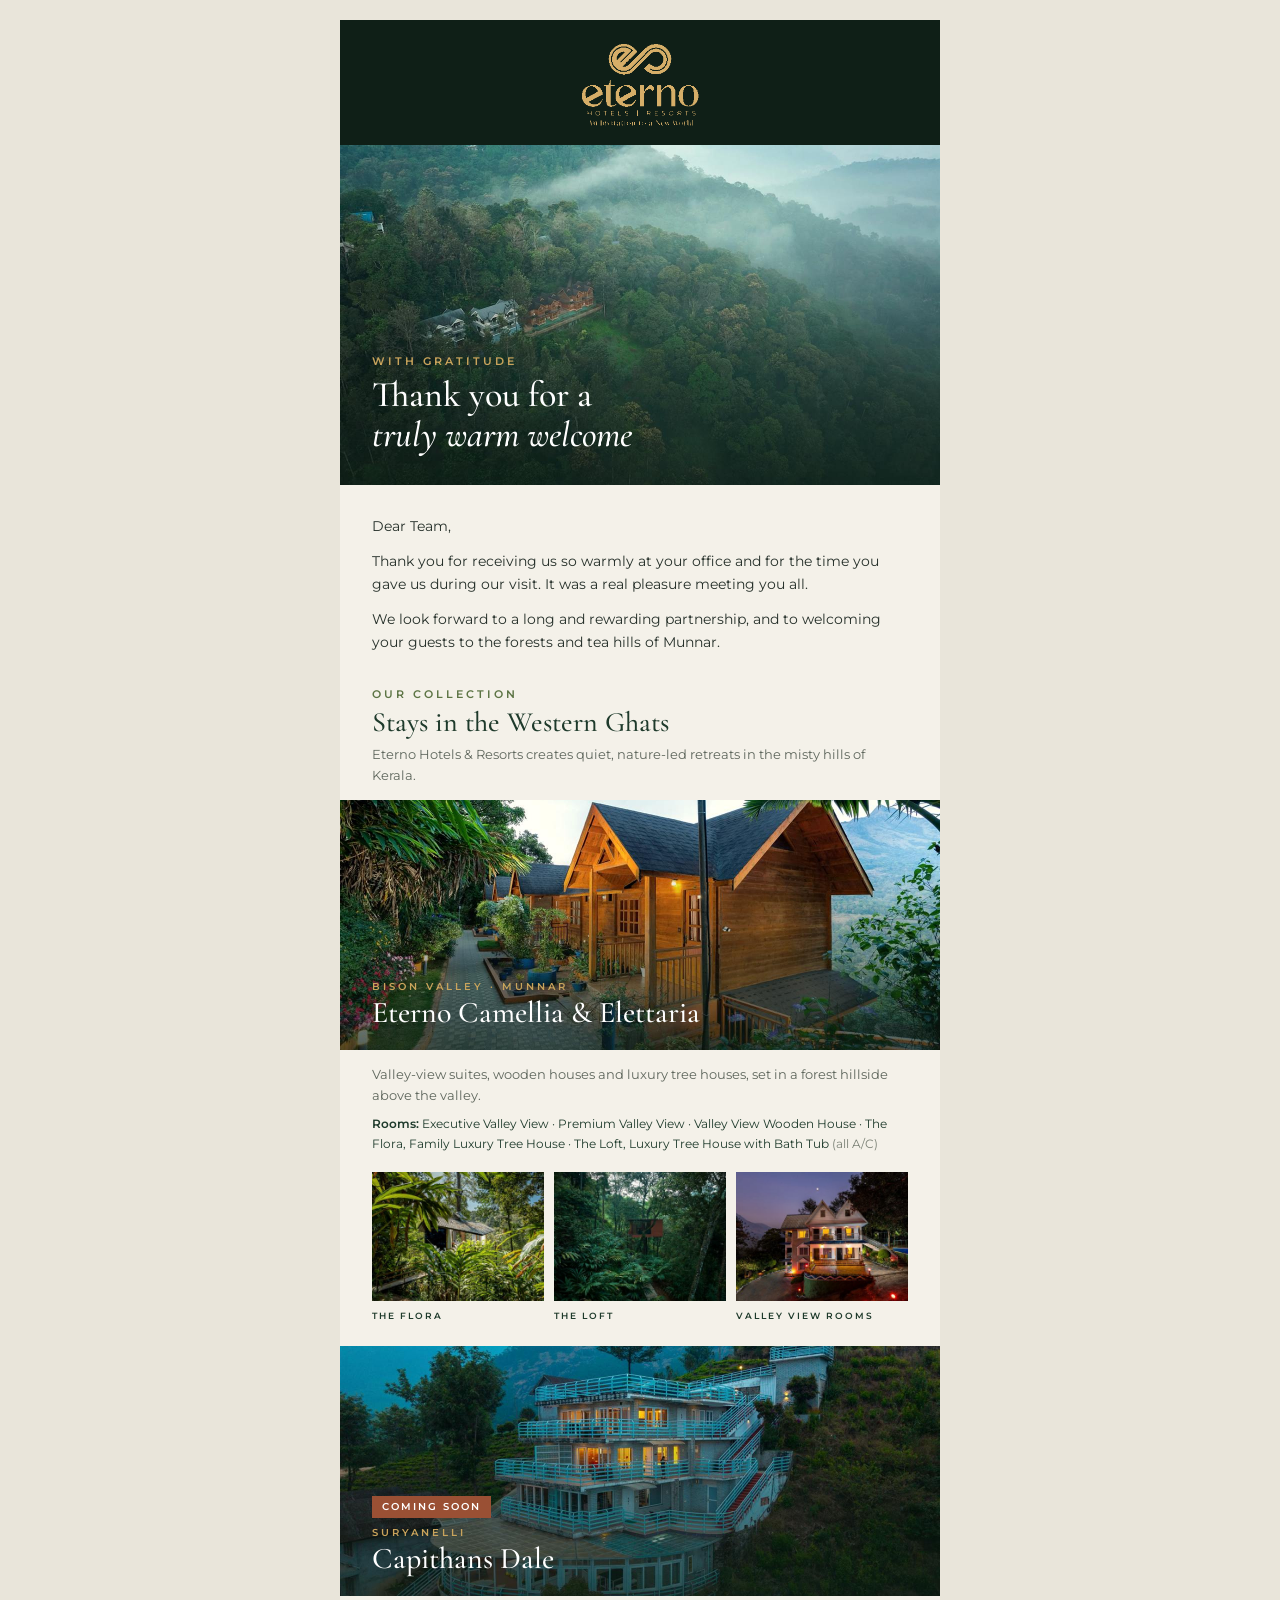
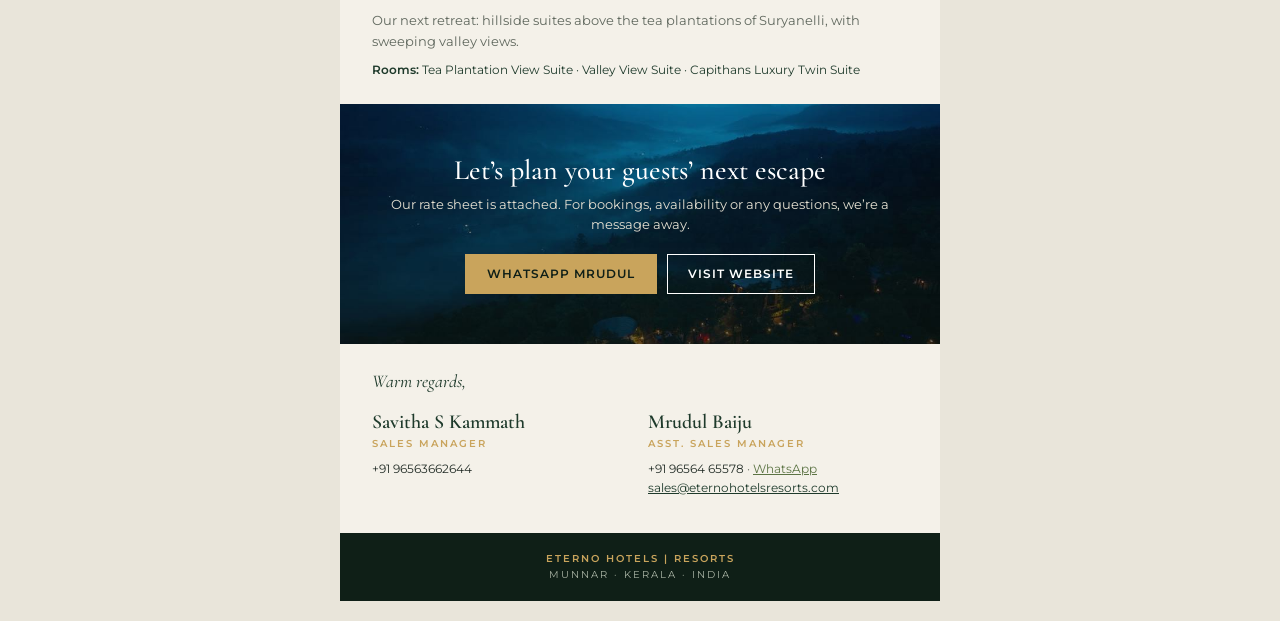
==== email.html @ 823e0a59 "eterno thank you email" ====
<!DOCTYPE html>
<html lang="en" xmlns="http://www.w3.org/1999/xhtml" xmlns:v="urn:schemas-microsoft-com:vml" xmlns:o="urn:schemas-microsoft-com:office:office">
<head>
  <meta charset="UTF-8">
  <meta name="viewport" content="width=device-width, initial-scale=1.0">
  <meta http-equiv="X-UA-Compatible" content="IE=edge">
  <meta name="x-apple-disable-message-reformatting">
  <meta name="format-detection" content="telephone=no, address=no, email=no, date=no">
  <title>Thank you from Eterno Hotels &amp; Resorts</title>
  <!-- Premium fonts: shown in Apple Mail / iPhone; Gmail and Outlook fall back to Georgia and Arial -->
  <!--[if !mso]><!-->
  <link href="https://fonts.googleapis.com/css2?family=Cormorant+Garamond:ital,wght@0,500;0,600;1,500&family=Montserrat:wght@400;500;600&display=swap" rel="stylesheet">
  <!--<![endif]-->
  <!--[if mso]>
  <noscript><xml><o:OfficeDocumentSettings><o:PixelsPerInch>96</o:PixelsPerInch></o:OfficeDocumentSettings></xml></noscript>
  <style>h1,h2,h3,p,td,a,span,div{font-family:Georgia,'Times New Roman',serif !important;}</style>
  <![endif]-->
</head>
<!--
  PALETTE (Western Ghats)
  Shola night  #0f1f17   deep forest canopy (header, footer)
  Forest       #1e3a2b   evergreen (headings)
  Moss         #5c7444   tea & moss (small labels)
  Hornbill gold#c9a45c   from the Eterno logo (accents)
  Laterite     #9a5034   red earth / giant squirrel (Coming Soon)
  Mist         #f4f1e9   monsoon mist (page background)
-->
<body style="margin:0; padding:0; background-color:#e9e5da; -webkit-text-size-adjust:100%; -ms-text-size-adjust:100%;">

  <!-- Preheader (inbox preview line) -->
  <div style="display:none; max-height:0; overflow:hidden; mso-hide:all; font-size:1px; line-height:1px; color:#e9e5da;">
    Thank you for a warm welcome. A short introduction to our Munnar resorts.
  </div>

  <table role="presentation" width="100%" cellpadding="0" cellspacing="0" border="0" style="background-color:#e9e5da;">
    <tr>
      <td align="center" style="padding:20px 10px;">

        <!--[if mso]><table role="presentation" width="600" cellpadding="0" cellspacing="0" border="0"><tr><td><![endif]-->
        <table role="presentation" width="100%" cellpadding="0" cellspacing="0" border="0" style="max-width:600px; width:100%; background-color:#f4f1e9;">

          <!-- ========== HEADER: logo ========== -->
          <tr>
            <td align="center" bgcolor="#0f1f17" style="background-color:#0f1f17; padding:22px 20px 18px;">
              <a href="https://www.eternohotelsresorts.com" target="_blank" style="text-decoration:none;">
                <img src="images/logo.png" width="120" alt="Eterno Hotels | Resorts" style="display:block; width:120px; max-width:120px; height:auto; border:0; font-family:Georgia, serif; font-size:20px; letter-spacing:3px; color:#c9a45c;">
              </a>
            </td>
          </tr>

          <!-- ========== HERO with overlaid text ========== -->
          <tr>
            <td background="images/hero.jpg" bgcolor="#1e3a2b" width="600" height="340" valign="bottom" style="background-image:url('images/hero.jpg'); background-color:#1e3a2b; background-size:cover; background-position:center; height:340px;">
              <!--[if gte mso 9]><v:rect xmlns:v="urn:schemas-microsoft-com:vml" fill="true" stroke="false" style="width:600px;height:340px;"><v:fill type="frame" src="images/hero.jpg" color="#1e3a2b" /><v:textbox inset="0,0,0,0"><![endif]-->
              <div>
                <table role="presentation" width="100%" cellpadding="0" cellspacing="0" border="0">
                  <tr><td height="200" style="height:200px; font-size:0; line-height:0;">&nbsp;</td></tr>
                  <tr>
                    <td style="padding:0 32px 30px;">
                      <p style="margin:0 0 6px; font-family:Montserrat, 'Helvetica Neue', Arial, sans-serif; font-size:11px; line-height:16px; letter-spacing:3px; font-weight:600; color:#c9a45c;">WITH GRATITUDE</p>
                      <h1 style="margin:0; font-family:'Cormorant Garamond', Georgia, 'Times New Roman', serif; font-size:36px; line-height:40px; font-weight:500; color:#ffffff;">Thank you for a<br><em style="font-style:italic;">truly warm welcome</em></h1>
                    </td>
                  </tr>
                </table>
              </div>
              <!--[if gte mso 9]></v:textbox></v:rect><![endif]-->
            </td>
          </tr>

          <!-- ========== PERSONAL NOTE ========== -->
          <tr>
            <td style="padding:30px 32px 6px; font-family:Montserrat, 'Helvetica Neue', Arial, sans-serif; font-size:14px; line-height:23px; color:#26302a;">
              <p style="margin:0 0 12px;">Dear Team,</p>
              <p style="margin:0 0 12px;">Thank you for receiving us so warmly at your office and for the time you gave us during our visit. It was a real pleasure meeting you all.</p>
              <p style="margin:0;">We look forward to a long and rewarding partnership, and to welcoming your guests to the forests and tea hills of Munnar.</p>
            </td>
          </tr>

          <!-- ========== INTRO ========== -->
          <tr>
            <td style="padding:26px 32px 14px;">
              <p style="margin:0 0 4px; font-family:Montserrat, 'Helvetica Neue', Arial, sans-serif; font-size:11px; line-height:16px; letter-spacing:3px; font-weight:600; color:#5c7444;">OUR COLLECTION</p>
              <h2 style="margin:0 0 6px; font-family:'Cormorant Garamond', Georgia, 'Times New Roman', serif; font-size:28px; line-height:32px; font-weight:500; color:#1e3a2b;">Stays in the Western Ghats</h2>
              <p style="margin:0; font-family:Montserrat, 'Helvetica Neue', Arial, sans-serif; font-size:13px; line-height:21px; color:#5f675d;">Eterno Hotels &amp; Resorts creates quiet, nature-led retreats in the misty hills of Kerala.</p>
            </td>
          </tr>

          <!-- ========== PROPERTY 1: ETERNO CAMELLIA & ELETTARIA ========== -->
          <tr>
            <td background="images/camellia.jpg" bgcolor="#1e3a2b" width="600" height="250" valign="bottom" style="background-image:url('images/camellia.jpg'); background-color:#1e3a2b; background-size:cover; background-position:center; height:250px;">
              <!--[if gte mso 9]><v:rect xmlns:v="urn:schemas-microsoft-com:vml" fill="true" stroke="false" style="width:600px;height:250px;"><v:fill type="frame" src="images/camellia.jpg" color="#1e3a2b" /><v:textbox inset="0,0,0,0"><![endif]-->
              <div>
                <table role="presentation" width="100%" cellpadding="0" cellspacing="0" border="0">
                  <tr><td height="165" style="height:165px; font-size:0; line-height:0;">&nbsp;</td></tr>
                  <tr>
                    <td style="padding:0 32px 20px;">
                      <p style="margin:0 0 2px; font-family:Montserrat, 'Helvetica Neue', Arial, sans-serif; font-size:10px; line-height:14px; letter-spacing:3px; font-weight:600; color:#c9a45c;">BISON VALLEY &middot; MUNNAR</p>
                      <h3 style="margin:0; font-family:'Cormorant Garamond', Georgia, 'Times New Roman', serif; font-size:30px; line-height:34px; font-weight:500; color:#ffffff;">Eterno Camellia &amp; Elettaria</h3>
                    </td>
                  </tr>
                </table>
              </div>
              <!--[if gte mso 9]></v:textbox></v:rect><![endif]-->
            </td>
          </tr>
          <tr>
            <td style="padding:14px 32px 4px; font-family:Montserrat, 'Helvetica Neue', Arial, sans-serif; font-size:13px; line-height:21px; color:#5f675d;">
              <p style="margin:0 0 8px;">Valley-view suites, wooden houses and luxury tree houses, set in a forest hillside above the valley.</p>
              <p style="margin:0; font-size:12px; line-height:20px; color:#1e3a2b;"><strong style="font-weight:600;">Rooms:</strong> Executive Valley View &middot; Premium Valley View &middot; Valley View Wooden House &middot; The Flora, Family Luxury Tree House &middot; The Loft, Luxury Tree House with Bath Tub <span style="color:#7a8075;">(all A/C)</span></p>
            </td>
          </tr>

          <!-- Room photos (3 small, stays in one row on mobile) -->
          <tr>
            <td style="padding:14px 27px 24px;">
              <table role="presentation" width="100%" cellpadding="0" cellspacing="0" border="0">
                <tr>
                  <td width="33%" valign="top" style="padding:0 5px;">
                    <img src="images/flora.jpg" width="176" alt="The Flora tree house" style="display:block; width:100%; max-width:176px; height:auto; border:0; background-color:#d9d4c6;">
                    <p style="margin:8px 0 0; font-family:Montserrat, 'Helvetica Neue', Arial, sans-serif; font-size:9px; line-height:13px; letter-spacing:2px; font-weight:600; color:#1e3a2b;">THE FLORA</p>
                  </td>
                  <td width="33%" valign="top" style="padding:0 5px;">
                    <img src="images/treehouse.jpg" width="176" alt="The Loft tree house in the forest" style="display:block; width:100%; max-width:176px; height:auto; border:0; background-color:#d9d4c6;">
                    <p style="margin:8px 0 0; font-family:Montserrat, 'Helvetica Neue', Arial, sans-serif; font-size:9px; line-height:13px; letter-spacing:2px; font-weight:600; color:#1e3a2b;">THE LOFT</p>
                  </td>
                  <td width="33%" valign="top" style="padding:0 5px;">
                    <img src="images/valley-view.jpg" width="176" alt="Valley view rooms at dusk" style="display:block; width:100%; max-width:176px; height:auto; border:0; background-color:#d9d4c6;">
                    <p style="margin:8px 0 0; font-family:Montserrat, 'Helvetica Neue', Arial, sans-serif; font-size:9px; line-height:13px; letter-spacing:2px; font-weight:600; color:#1e3a2b;">VALLEY VIEW ROOMS</p>
                  </td>
                </tr>
              </table>
            </td>
          </tr>

          <!-- ========== PROPERTY 2: CAPITHANS DALE (COMING SOON) ========== -->
          <tr>
            <td background="images/capithans.jpg" bgcolor="#1e3a2b" width="600" height="250" valign="bottom" style="background-image:url('images/capithans.jpg'); background-color:#1e3a2b; background-size:cover; background-position:center; height:250px;">
              <!--[if gte mso 9]><v:rect xmlns:v="urn:schemas-microsoft-com:vml" fill="true" stroke="false" style="width:600px;height:250px;"><v:fill type="frame" src="images/capithans.jpg" color="#1e3a2b" /><v:textbox inset="0,0,0,0"><![endif]-->
              <div>
                <table role="presentation" width="100%" cellpadding="0" cellspacing="0" border="0">
                  <tr><td height="140" style="height:140px; font-size:0; line-height:0;">&nbsp;</td></tr>
                  <tr>
                    <td style="padding:0 32px 20px;">
                      <table role="presentation" cellpadding="0" cellspacing="0" border="0"><tr>
                        <td bgcolor="#9a5034" style="background-color:#9a5034; padding:4px 10px; font-family:Montserrat, 'Helvetica Neue', Arial, sans-serif; font-size:10px; line-height:14px; letter-spacing:2px; font-weight:600; color:#ffffff;">COMING SOON</td>
                      </tr></table>
                      <p style="margin:8px 0 2px; font-family:Montserrat, 'Helvetica Neue', Arial, sans-serif; font-size:10px; line-height:14px; letter-spacing:3px; font-weight:600; color:#c9a45c;">SURYANELLI</p>
                      <h3 style="margin:0; font-family:'Cormorant Garamond', Georgia, 'Times New Roman', serif; font-size:30px; line-height:34px; font-weight:500; color:#ffffff;">Capithans Dale</h3>
                    </td>
                  </tr>
                </table>
              </div>
              <!--[if gte mso 9]></v:textbox></v:rect><![endif]-->
            </td>
          </tr>
          <tr>
            <td style="padding:14px 32px 24px; font-family:Montserrat, 'Helvetica Neue', Arial, sans-serif; font-size:13px; line-height:21px; color:#5f675d;">
              <p style="margin:0 0 8px;">Our next retreat: hillside suites above the tea plantations of Suryanelli, with sweeping valley views.</p>
              <p style="margin:0; font-size:12px; line-height:20px; color:#1e3a2b;"><strong style="font-weight:600;">Rooms:</strong> Tea Plantation View Suite &middot; Valley View Suite &middot; Capithans Luxury Twin Suite</p>
            </td>
          </tr>

          <!-- ========== CLOSING CTA with overlaid text + WhatsApp ========== -->
          <tr>
            <td background="images/cta.jpg" bgcolor="#0f1f17" width="600" height="240" align="center" valign="middle" style="background-image:url('images/cta.jpg'); background-color:#0f1f17; background-size:cover; background-position:center; height:240px;">
              <!--[if gte mso 9]><v:rect xmlns:v="urn:schemas-microsoft-com:vml" fill="true" stroke="false" style="width:600px;height:240px;"><v:fill type="frame" src="images/cta.jpg" color="#0f1f17" /><v:textbox inset="0,0,0,0"><![endif]-->
              <div>
                <table role="presentation" width="100%" cellpadding="0" cellspacing="0" border="0">
                  <tr>
                    <td align="center" style="padding:34px 28px;">
                      <h2 style="margin:0 0 8px; font-family:'Cormorant Garamond', Georgia, 'Times New Roman', serif; font-size:28px; line-height:32px; font-weight:500; color:#ffffff;">Let&rsquo;s plan your guests&rsquo; next escape</h2>
                      <p style="margin:0 0 20px; font-family:Montserrat, 'Helvetica Neue', Arial, sans-serif; font-size:13px; line-height:20px; color:#e6e1d3;">Our rate sheet is attached. For bookings, availability or any questions, we&rsquo;re a message away.</p>
                      <table role="presentation" cellpadding="0" cellspacing="0" border="0" align="center">
                        <tr>
                          <td align="center" bgcolor="#c9a45c" style="background-color:#c9a45c;">
                            <a href="https://wa.me/919656465578?text=Hello%20Mrudul%2C%20I%27d%20like%20to%20check%20availability%20at%20Eterno." target="_blank" style="display:inline-block; padding:12px 22px; font-family:Montserrat, 'Helvetica Neue', Arial, sans-serif; font-size:12px; line-height:16px; letter-spacing:1px; font-weight:600; color:#0f1f17; text-decoration:none;">WHATSAPP MRUDUL</a>
                          </td>
                          <td width="10" style="font-size:0; line-height:0;">&nbsp;</td>
                          <td align="center" style="border:1px solid #ffffff;">
                            <a href="https://www.eternohotelsresorts.com" target="_blank" style="display:inline-block; padding:11px 20px; font-family:Montserrat, 'Helvetica Neue', Arial, sans-serif; font-size:12px; line-height:16px; letter-spacing:1px; font-weight:600; color:#ffffff; text-decoration:none;">VISIT WEBSITE</a>
                          </td>
                        </tr>
                      </table>
                    </td>
                  </tr>
                </table>
              </div>
              <!--[if gte mso 9]></v:textbox></v:rect><![endif]-->
            </td>
          </tr>

          <!-- ========== SIGNATURE (two columns, stacks on mobile) ========== -->
          <tr>
            <td style="padding:26px 32px 0; font-family:'Cormorant Garamond', Georgia, 'Times New Roman', serif; font-size:18px; line-height:22px; font-style:italic; color:#1e3a2b;">Warm regards,</td>
          </tr>
          <tr>
            <td align="center" style="padding:10px 24px 28px; font-size:0;">
              <!--[if mso]><table role="presentation" width="552" cellpadding="0" cellspacing="0" border="0"><tr><td width="276" valign="top"><![endif]-->
              <div style="display:inline-block; width:100%; max-width:276px; vertical-align:top;">
                <table role="presentation" width="100%" cellpadding="0" cellspacing="0" border="0"><tr><td style="padding:8px; text-align:left; font-family:Montserrat, 'Helvetica Neue', Arial, sans-serif; font-size:12px; line-height:19px; color:#5f675d;">
                  <p style="margin:0; font-family:'Cormorant Garamond', Georgia, serif; font-size:20px; line-height:24px; font-weight:600; color:#1e3a2b;">Savitha S Kammath</p>
                  <p style="margin:0 0 6px; font-size:10px; letter-spacing:2px; font-weight:600; color:#c9a45c;">SALES MANAGER</p>
                  <p style="margin:0;"><a href="tel:+9196563662644" style="color:#26302a; text-decoration:none;">+91 96563662644</a></p>
                </td></tr></table>
              </div>
              <!--[if mso]></td><td width="276" valign="top"><![endif]-->
              <div style="display:inline-block; width:100%; max-width:276px; vertical-align:top;">
                <table role="presentation" width="100%" cellpadding="0" cellspacing="0" border="0"><tr><td style="padding:8px; text-align:left; font-family:Montserrat, 'Helvetica Neue', Arial, sans-serif; font-size:12px; line-height:19px; color:#5f675d;">
                  <p style="margin:0; font-family:'Cormorant Garamond', Georgia, serif; font-size:20px; line-height:24px; font-weight:600; color:#1e3a2b;">Mrudul Baiju</p>
                  <p style="margin:0 0 6px; font-size:10px; letter-spacing:2px; font-weight:600; color:#c9a45c;">ASST. SALES MANAGER</p>
                  <p style="margin:0;"><a href="tel:+919656465578" style="color:#26302a; text-decoration:none;">+91 96564 65578</a> &middot; <a href="https://wa.me/919656465578" target="_blank" style="color:#5c7444; text-decoration:underline;">WhatsApp</a></p>
                  <p style="margin:0;"><a href="mailto:sales@eternohotelsresorts.com" style="color:#1e3a2b; text-decoration:underline;">sales@eternohotelsresorts.com</a></p>
                </td></tr></table>
              </div>
              <!--[if mso]></td></tr></table><![endif]-->
            </td>
          </tr>

          <!-- ========== FOOTER ========== -->
          <tr>
            <td align="center" bgcolor="#0f1f17" style="background-color:#0f1f17; padding:18px 20px; font-family:Montserrat, 'Helvetica Neue', Arial, sans-serif; font-size:10px; line-height:16px; letter-spacing:2px; color:#a9b3a4;">
              <a href="https://www.eternohotelsresorts.com" target="_blank" style="color:#c9a45c; text-decoration:none; font-weight:600;">ETERNO HOTELS | RESORTS</a><br>
              MUNNAR &middot; KERALA &middot; INDIA
            </td>
          </tr>

        </table>
        <!--[if mso]></td></tr></table><![endif]-->

      </td>
    </tr>
  </table>
</body>
</html>
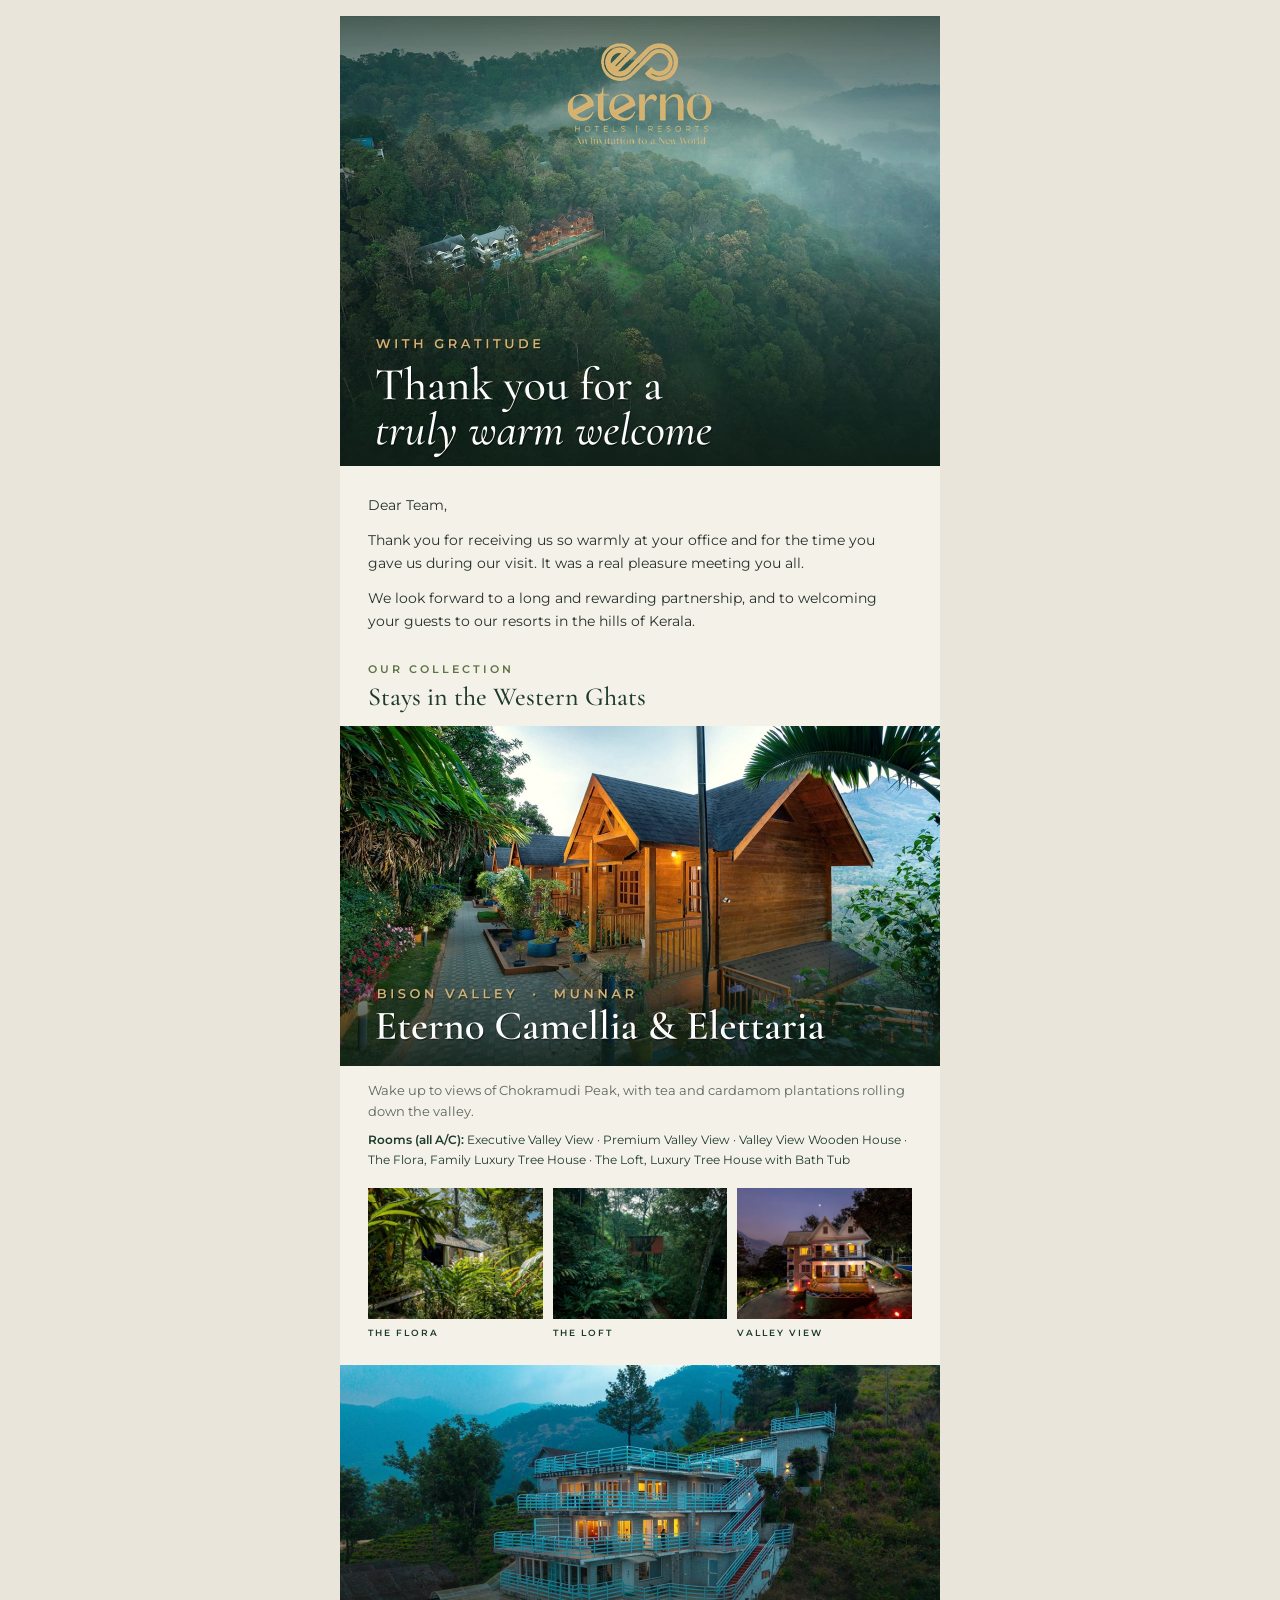
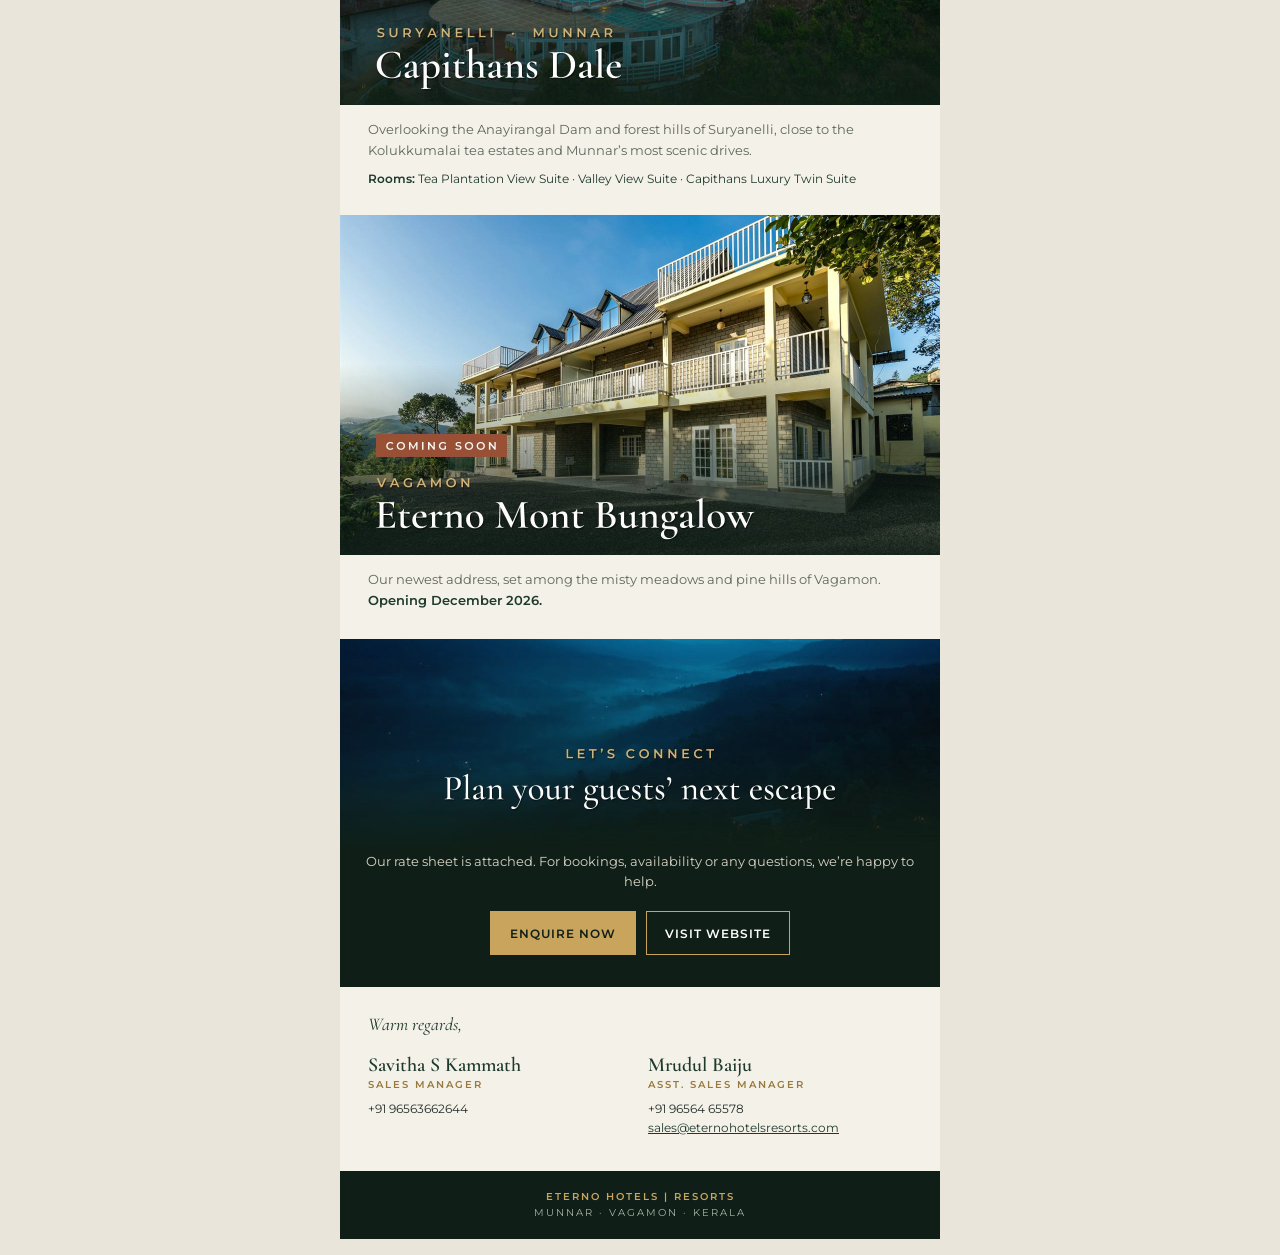
==== commit ad9f57f8: "Update email: new banners and Vagamon" ====
--- a/email.html
+++ b/email.html
@@ -7,208 +7,169 @@
   <meta name="x-apple-disable-message-reformatting">
   <meta name="format-detection" content="telephone=no, address=no, email=no, date=no">
   <title>Thank you from Eterno Hotels &amp; Resorts</title>
-  <!-- Premium fonts: shown in Apple Mail / iPhone; Gmail and Outlook fall back to Georgia and Arial -->
+  <!-- Premium fonts for live text in Apple Mail / iPhone; other apps use Georgia and Arial.
+       Headlines, names and the logo are built into the photos, so they look the same everywhere. -->
   <!--[if !mso]><!-->
   <link href="https://fonts.googleapis.com/css2?family=Cormorant+Garamond:ital,wght@0,500;0,600;1,500&family=Montserrat:wght@400;500;600&display=swap" rel="stylesheet">
   <!--<![endif]-->
   <!--[if mso]>
   <noscript><xml><o:OfficeDocumentSettings><o:PixelsPerInch>96</o:PixelsPerInch></o:OfficeDocumentSettings></xml></noscript>
-  <style>h1,h2,h3,p,td,a,span,div{font-family:Georgia,'Times New Roman',serif !important;}</style>
+  <style>h1,h2,h3,p,td,a,span,div{font-family:Arial,Helvetica,sans-serif !important;}</style>
   <![endif]-->
 </head>
 <!--
   PALETTE (Western Ghats)
-  Shola night  #0f1f17   deep forest canopy (header, footer)
+  Shola night  #0f1f17   deep forest canopy (CTA band, footer)
   Forest       #1e3a2b   evergreen (headings)
   Moss         #5c7444   tea & moss (small labels)
-  Hornbill gold#c9a45c   from the Eterno logo (accents)
-  Laterite     #9a5034   red earth / giant squirrel (Coming Soon)
+  Hornbill gold#c9a45c   from the Eterno logo (accents, button)
   Mist         #f4f1e9   monsoon mist (page background)
+
+  IMAGES are loaded from GitHub Pages:
+  https://cutavyb-debug.github.io/Eterrno-Marketing-Starter/images/
 -->
 <body style="margin:0; padding:0; background-color:#e9e5da; -webkit-text-size-adjust:100%; -ms-text-size-adjust:100%;">
 
   <!-- Preheader (inbox preview line) -->
   <div style="display:none; max-height:0; overflow:hidden; mso-hide:all; font-size:1px; line-height:1px; color:#e9e5da;">
-    Thank you for a warm welcome. A short introduction to our Munnar resorts.
+    Thank you for a warm welcome. A short introduction to our resorts in Munnar and Vagamon.
   </div>
 
   <table role="presentation" width="100%" cellpadding="0" cellspacing="0" border="0" style="background-color:#e9e5da;">
     <tr>
-      <td align="center" style="padding:20px 10px;">
+      <td align="center" style="padding:16px 8px;">
 
         <!--[if mso]><table role="presentation" width="600" cellpadding="0" cellspacing="0" border="0"><tr><td><![endif]-->
         <table role="presentation" width="100%" cellpadding="0" cellspacing="0" border="0" style="max-width:600px; width:100%; background-color:#f4f1e9;">
 
-          <!-- ========== HEADER: logo ========== -->
+          <!-- ========== HERO (logo + headline built into the photo) ========== -->
           <tr>
-            <td align="center" bgcolor="#0f1f17" style="background-color:#0f1f17; padding:22px 20px 18px;">
+            <td bgcolor="#1e3a2b" style="background-color:#1e3a2b;">
               <a href="https://www.eternohotelsresorts.com" target="_blank" style="text-decoration:none;">
-                <img src="images/logo.png" width="120" alt="Eterno Hotels | Resorts" style="display:block; width:120px; max-width:120px; height:auto; border:0; font-family:Georgia, serif; font-size:20px; letter-spacing:3px; color:#c9a45c;">
+                <img src="https://cutavyb-debug.github.io/Eterrno-Marketing-Starter/images/hero.jpg" width="600" alt="Eterno Hotels | Resorts: Thank you for a truly warm welcome" style="display:block; width:100%; max-width:600px; height:auto; border:0; font-family:Georgia, serif; font-size:22px; line-height:30px; color:#ffffff;">
               </a>
-            </td>
-          </tr>
-
-          <!-- ========== HERO with overlaid text ========== -->
-          <tr>
-            <td background="images/hero.jpg" bgcolor="#1e3a2b" width="600" height="340" valign="bottom" style="background-image:url('images/hero.jpg'); background-color:#1e3a2b; background-size:cover; background-position:center; height:340px;">
-              <!--[if gte mso 9]><v:rect xmlns:v="urn:schemas-microsoft-com:vml" fill="true" stroke="false" style="width:600px;height:340px;"><v:fill type="frame" src="images/hero.jpg" color="#1e3a2b" /><v:textbox inset="0,0,0,0"><![endif]-->
-              <div>
-                <table role="presentation" width="100%" cellpadding="0" cellspacing="0" border="0">
-                  <tr><td height="200" style="height:200px; font-size:0; line-height:0;">&nbsp;</td></tr>
-                  <tr>
-                    <td style="padding:0 32px 30px;">
-                      <p style="margin:0 0 6px; font-family:Montserrat, 'Helvetica Neue', Arial, sans-serif; font-size:11px; line-height:16px; letter-spacing:3px; font-weight:600; color:#c9a45c;">WITH GRATITUDE</p>
-                      <h1 style="margin:0; font-family:'Cormorant Garamond', Georgia, 'Times New Roman', serif; font-size:36px; line-height:40px; font-weight:500; color:#ffffff;">Thank you for a<br><em style="font-style:italic;">truly warm welcome</em></h1>
-                    </td>
-                  </tr>
-                </table>
-              </div>
-              <!--[if gte mso 9]></v:textbox></v:rect><![endif]-->
             </td>
           </tr>
 
           <!-- ========== PERSONAL NOTE ========== -->
           <tr>
-            <td style="padding:30px 32px 6px; font-family:Montserrat, 'Helvetica Neue', Arial, sans-serif; font-size:14px; line-height:23px; color:#26302a;">
+            <td style="padding:28px 28px 4px; font-family:Montserrat, Arial, Helvetica, sans-serif; font-size:14px; line-height:23px; color:#26302a;">
               <p style="margin:0 0 12px;">Dear Team,</p>
               <p style="margin:0 0 12px;">Thank you for receiving us so warmly at your office and for the time you gave us during our visit. It was a real pleasure meeting you all.</p>
-              <p style="margin:0;">We look forward to a long and rewarding partnership, and to welcoming your guests to the forests and tea hills of Munnar.</p>
+              <p style="margin:0;">We look forward to a long and rewarding partnership, and to welcoming your guests to our resorts in the hills of Kerala.</p>
             </td>
           </tr>
 
           <!-- ========== INTRO ========== -->
           <tr>
-            <td style="padding:26px 32px 14px;">
-              <p style="margin:0 0 4px; font-family:Montserrat, 'Helvetica Neue', Arial, sans-serif; font-size:11px; line-height:16px; letter-spacing:3px; font-weight:600; color:#5c7444;">OUR COLLECTION</p>
-              <h2 style="margin:0 0 6px; font-family:'Cormorant Garamond', Georgia, 'Times New Roman', serif; font-size:28px; line-height:32px; font-weight:500; color:#1e3a2b;">Stays in the Western Ghats</h2>
-              <p style="margin:0; font-family:Montserrat, 'Helvetica Neue', Arial, sans-serif; font-size:13px; line-height:21px; color:#5f675d;">Eterno Hotels &amp; Resorts creates quiet, nature-led retreats in the misty hills of Kerala.</p>
+            <td style="padding:24px 28px 14px;">
+              <p style="margin:0 0 4px; font-family:Montserrat, Arial, Helvetica, sans-serif; font-size:11px; line-height:16px; letter-spacing:3px; font-weight:600; color:#5c7444;">OUR COLLECTION</p>
+              <p style="margin:0; font-family:'Cormorant Garamond', Georgia, 'Times New Roman', serif; font-size:26px; line-height:31px; font-weight:500; color:#1e3a2b;">Stays in the Western Ghats</p>
             </td>
           </tr>
 
           <!-- ========== PROPERTY 1: ETERNO CAMELLIA & ELETTARIA ========== -->
           <tr>
-            <td background="images/camellia.jpg" bgcolor="#1e3a2b" width="600" height="250" valign="bottom" style="background-image:url('images/camellia.jpg'); background-color:#1e3a2b; background-size:cover; background-position:center; height:250px;">
-              <!--[if gte mso 9]><v:rect xmlns:v="urn:schemas-microsoft-com:vml" fill="true" stroke="false" style="width:600px;height:250px;"><v:fill type="frame" src="images/camellia.jpg" color="#1e3a2b" /><v:textbox inset="0,0,0,0"><![endif]-->
-              <div>
-                <table role="presentation" width="100%" cellpadding="0" cellspacing="0" border="0">
-                  <tr><td height="165" style="height:165px; font-size:0; line-height:0;">&nbsp;</td></tr>
-                  <tr>
-                    <td style="padding:0 32px 20px;">
-                      <p style="margin:0 0 2px; font-family:Montserrat, 'Helvetica Neue', Arial, sans-serif; font-size:10px; line-height:14px; letter-spacing:3px; font-weight:600; color:#c9a45c;">BISON VALLEY &middot; MUNNAR</p>
-                      <h3 style="margin:0; font-family:'Cormorant Garamond', Georgia, 'Times New Roman', serif; font-size:30px; line-height:34px; font-weight:500; color:#ffffff;">Eterno Camellia &amp; Elettaria</h3>
-                    </td>
-                  </tr>
-                </table>
-              </div>
-              <!--[if gte mso 9]></v:textbox></v:rect><![endif]-->
+            <td bgcolor="#1e3a2b" style="background-color:#1e3a2b;">
+              <img src="https://cutavyb-debug.github.io/Eterrno-Marketing-Starter/images/camellia.jpg" width="600" alt="Eterno Camellia &amp; Elettaria, Bison Valley, Munnar" style="display:block; width:100%; max-width:600px; height:auto; border:0; font-family:Georgia, serif; font-size:20px; line-height:28px; color:#ffffff;">
             </td>
           </tr>
           <tr>
-            <td style="padding:14px 32px 4px; font-family:Montserrat, 'Helvetica Neue', Arial, sans-serif; font-size:13px; line-height:21px; color:#5f675d;">
-              <p style="margin:0 0 8px;">Valley-view suites, wooden houses and luxury tree houses, set in a forest hillside above the valley.</p>
-              <p style="margin:0; font-size:12px; line-height:20px; color:#1e3a2b;"><strong style="font-weight:600;">Rooms:</strong> Executive Valley View &middot; Premium Valley View &middot; Valley View Wooden House &middot; The Flora, Family Luxury Tree House &middot; The Loft, Luxury Tree House with Bath Tub <span style="color:#7a8075;">(all A/C)</span></p>
+            <td style="padding:14px 28px 4px; font-family:Montserrat, Arial, Helvetica, sans-serif; font-size:13px; line-height:21px; color:#5f675d;">
+              <p style="margin:0 0 8px;">Wake up to views of Chokramudi Peak, with tea and cardamom plantations rolling down the valley.</p>
+              <p style="margin:0; font-size:12px; line-height:20px; color:#1e3a2b;"><strong style="font-weight:600;">Rooms (all A/C):</strong> Executive Valley View &middot; Premium Valley View &middot; Valley View Wooden House &middot; The Flora, Family Luxury Tree House &middot; The Loft, Luxury Tree House with Bath Tub</p>
             </td>
           </tr>
-
-          <!-- Room photos (3 small, stays in one row on mobile) -->
+          <!-- Room photos: 3 in a row on every screen -->
           <tr>
-            <td style="padding:14px 27px 24px;">
+            <td style="padding:14px 23px 26px;">
               <table role="presentation" width="100%" cellpadding="0" cellspacing="0" border="0">
                 <tr>
                   <td width="33%" valign="top" style="padding:0 5px;">
-                    <img src="images/flora.jpg" width="176" alt="The Flora tree house" style="display:block; width:100%; max-width:176px; height:auto; border:0; background-color:#d9d4c6;">
-                    <p style="margin:8px 0 0; font-family:Montserrat, 'Helvetica Neue', Arial, sans-serif; font-size:9px; line-height:13px; letter-spacing:2px; font-weight:600; color:#1e3a2b;">THE FLORA</p>
+                    <img src="https://cutavyb-debug.github.io/Eterrno-Marketing-Starter/images/flora.jpg" width="176" alt="The Flora tree house" style="display:block; width:100%; max-width:176px; height:auto; border:0;">
+                    <p style="margin:7px 0 0; font-family:Montserrat, Arial, Helvetica, sans-serif; font-size:9px; line-height:13px; letter-spacing:2px; font-weight:600; color:#1e3a2b;">THE FLORA</p>
                   </td>
                   <td width="33%" valign="top" style="padding:0 5px;">
-                    <img src="images/treehouse.jpg" width="176" alt="The Loft tree house in the forest" style="display:block; width:100%; max-width:176px; height:auto; border:0; background-color:#d9d4c6;">
-                    <p style="margin:8px 0 0; font-family:Montserrat, 'Helvetica Neue', Arial, sans-serif; font-size:9px; line-height:13px; letter-spacing:2px; font-weight:600; color:#1e3a2b;">THE LOFT</p>
+                    <img src="https://cutavyb-debug.github.io/Eterrno-Marketing-Starter/images/treehouse.jpg" width="176" alt="The Loft tree house in the forest" style="display:block; width:100%; max-width:176px; height:auto; border:0;">
+                    <p style="margin:7px 0 0; font-family:Montserrat, Arial, Helvetica, sans-serif; font-size:9px; line-height:13px; letter-spacing:2px; font-weight:600; color:#1e3a2b;">THE LOFT</p>
                   </td>
                   <td width="33%" valign="top" style="padding:0 5px;">
-                    <img src="images/valley-view.jpg" width="176" alt="Valley view rooms at dusk" style="display:block; width:100%; max-width:176px; height:auto; border:0; background-color:#d9d4c6;">
-                    <p style="margin:8px 0 0; font-family:Montserrat, 'Helvetica Neue', Arial, sans-serif; font-size:9px; line-height:13px; letter-spacing:2px; font-weight:600; color:#1e3a2b;">VALLEY VIEW ROOMS</p>
+                    <img src="https://cutavyb-debug.github.io/Eterrno-Marketing-Starter/images/valley-view.jpg" width="176" alt="Valley view rooms at dusk" style="display:block; width:100%; max-width:176px; height:auto; border:0;">
+                    <p style="margin:7px 0 0; font-family:Montserrat, Arial, Helvetica, sans-serif; font-size:9px; line-height:13px; letter-spacing:2px; font-weight:600; color:#1e3a2b;">VALLEY VIEW</p>
                   </td>
                 </tr>
               </table>
             </td>
           </tr>
 
-          <!-- ========== PROPERTY 2: CAPITHANS DALE (COMING SOON) ========== -->
+          <!-- ========== PROPERTY 2: CAPITHANS DALE ========== -->
           <tr>
-            <td background="images/capithans.jpg" bgcolor="#1e3a2b" width="600" height="250" valign="bottom" style="background-image:url('images/capithans.jpg'); background-color:#1e3a2b; background-size:cover; background-position:center; height:250px;">
-              <!--[if gte mso 9]><v:rect xmlns:v="urn:schemas-microsoft-com:vml" fill="true" stroke="false" style="width:600px;height:250px;"><v:fill type="frame" src="images/capithans.jpg" color="#1e3a2b" /><v:textbox inset="0,0,0,0"><![endif]-->
-              <div>
-                <table role="presentation" width="100%" cellpadding="0" cellspacing="0" border="0">
-                  <tr><td height="140" style="height:140px; font-size:0; line-height:0;">&nbsp;</td></tr>
-                  <tr>
-                    <td style="padding:0 32px 20px;">
-                      <table role="presentation" cellpadding="0" cellspacing="0" border="0"><tr>
-                        <td bgcolor="#9a5034" style="background-color:#9a5034; padding:4px 10px; font-family:Montserrat, 'Helvetica Neue', Arial, sans-serif; font-size:10px; line-height:14px; letter-spacing:2px; font-weight:600; color:#ffffff;">COMING SOON</td>
-                      </tr></table>
-                      <p style="margin:8px 0 2px; font-family:Montserrat, 'Helvetica Neue', Arial, sans-serif; font-size:10px; line-height:14px; letter-spacing:3px; font-weight:600; color:#c9a45c;">SURYANELLI</p>
-                      <h3 style="margin:0; font-family:'Cormorant Garamond', Georgia, 'Times New Roman', serif; font-size:30px; line-height:34px; font-weight:500; color:#ffffff;">Capithans Dale</h3>
-                    </td>
-                  </tr>
-                </table>
-              </div>
-              <!--[if gte mso 9]></v:textbox></v:rect><![endif]-->
+            <td bgcolor="#1e3a2b" style="background-color:#1e3a2b;">
+              <img src="https://cutavyb-debug.github.io/Eterrno-Marketing-Starter/images/capithans.jpg" width="600" alt="Capithans Dale, Suryanelli, Munnar" style="display:block; width:100%; max-width:600px; height:auto; border:0; font-family:Georgia, serif; font-size:20px; line-height:28px; color:#ffffff;">
             </td>
           </tr>
           <tr>
-            <td style="padding:14px 32px 24px; font-family:Montserrat, 'Helvetica Neue', Arial, sans-serif; font-size:13px; line-height:21px; color:#5f675d;">
-              <p style="margin:0 0 8px;">Our next retreat: hillside suites above the tea plantations of Suryanelli, with sweeping valley views.</p>
+            <td style="padding:14px 28px 26px; font-family:Montserrat, Arial, Helvetica, sans-serif; font-size:13px; line-height:21px; color:#5f675d;">
+              <p style="margin:0 0 8px;">Overlooking the Anayirangal Dam and forest hills of Suryanelli, close to the Kolukkumalai tea estates and Munnar&rsquo;s most scenic drives.</p>
               <p style="margin:0; font-size:12px; line-height:20px; color:#1e3a2b;"><strong style="font-weight:600;">Rooms:</strong> Tea Plantation View Suite &middot; Valley View Suite &middot; Capithans Luxury Twin Suite</p>
             </td>
           </tr>
 
-          <!-- ========== CLOSING CTA with overlaid text + WhatsApp ========== -->
+          <!-- ========== PROPERTY 3: ETERNO MONT BUNGALOW (COMING SOON) ========== -->
           <tr>
-            <td background="images/cta.jpg" bgcolor="#0f1f17" width="600" height="240" align="center" valign="middle" style="background-image:url('images/cta.jpg'); background-color:#0f1f17; background-size:cover; background-position:center; height:240px;">
-              <!--[if gte mso 9]><v:rect xmlns:v="urn:schemas-microsoft-com:vml" fill="true" stroke="false" style="width:600px;height:240px;"><v:fill type="frame" src="images/cta.jpg" color="#0f1f17" /><v:textbox inset="0,0,0,0"><![endif]-->
-              <div>
-                <table role="presentation" width="100%" cellpadding="0" cellspacing="0" border="0">
-                  <tr>
-                    <td align="center" style="padding:34px 28px;">
-                      <h2 style="margin:0 0 8px; font-family:'Cormorant Garamond', Georgia, 'Times New Roman', serif; font-size:28px; line-height:32px; font-weight:500; color:#ffffff;">Let&rsquo;s plan your guests&rsquo; next escape</h2>
-                      <p style="margin:0 0 20px; font-family:Montserrat, 'Helvetica Neue', Arial, sans-serif; font-size:13px; line-height:20px; color:#e6e1d3;">Our rate sheet is attached. For bookings, availability or any questions, we&rsquo;re a message away.</p>
-                      <table role="presentation" cellpadding="0" cellspacing="0" border="0" align="center">
-                        <tr>
-                          <td align="center" bgcolor="#c9a45c" style="background-color:#c9a45c;">
-                            <a href="https://wa.me/919656465578?text=Hello%20Mrudul%2C%20I%27d%20like%20to%20check%20availability%20at%20Eterno." target="_blank" style="display:inline-block; padding:12px 22px; font-family:Montserrat, 'Helvetica Neue', Arial, sans-serif; font-size:12px; line-height:16px; letter-spacing:1px; font-weight:600; color:#0f1f17; text-decoration:none;">WHATSAPP MRUDUL</a>
-                          </td>
-                          <td width="10" style="font-size:0; line-height:0;">&nbsp;</td>
-                          <td align="center" style="border:1px solid #ffffff;">
-                            <a href="https://www.eternohotelsresorts.com" target="_blank" style="display:inline-block; padding:11px 20px; font-family:Montserrat, 'Helvetica Neue', Arial, sans-serif; font-size:12px; line-height:16px; letter-spacing:1px; font-weight:600; color:#ffffff; text-decoration:none;">VISIT WEBSITE</a>
-                          </td>
-                        </tr>
-                      </table>
-                    </td>
-                  </tr>
-                </table>
-              </div>
-              <!--[if gte mso 9]></v:textbox></v:rect><![endif]-->
+            <td bgcolor="#1e3a2b" style="background-color:#1e3a2b;">
+              <img src="https://cutavyb-debug.github.io/Eterrno-Marketing-Starter/images/mont-bungalow.jpg" width="600" alt="Coming soon: Eterno Mont Bungalow, Vagamon" style="display:block; width:100%; max-width:600px; height:auto; border:0; font-family:Georgia, serif; font-size:20px; line-height:28px; color:#ffffff;">
+            </td>
+          </tr>
+          <tr>
+            <td style="padding:14px 28px 28px; font-family:Montserrat, Arial, Helvetica, sans-serif; font-size:13px; line-height:21px; color:#5f675d;">
+              <p style="margin:0;">Our newest address, set among the misty meadows and pine hills of Vagamon. <strong style="font-weight:600; color:#1e3a2b;">Opening December 2026.</strong></p>
+            </td>
+          </tr>
+
+          <!-- ========== CLOSING: photo with headline, then live text + buttons ========== -->
+          <tr>
+            <td bgcolor="#0f1f17" style="background-color:#0f1f17;">
+              <img src="https://cutavyb-debug.github.io/Eterrno-Marketing-Starter/images/cta.jpg" width="600" alt="Let&rsquo;s connect: plan your guests&rsquo; next escape" style="display:block; width:100%; max-width:600px; height:auto; border:0; font-family:Georgia, serif; font-size:20px; line-height:28px; color:#ffffff;">
+            </td>
+          </tr>
+          <tr>
+            <td align="center" bgcolor="#0f1f17" style="background-color:#0f1f17; padding:2px 20px 32px;">
+              <p style="margin:0 0 20px; font-family:Montserrat, Arial, Helvetica, sans-serif; font-size:13px; line-height:20px; color:#d9d4c6;">Our rate sheet is attached. For bookings, availability or any questions, we&rsquo;re happy to help.</p>
+              <table role="presentation" cellpadding="0" cellspacing="0" border="0" align="center">
+                <tr>
+                  <td align="center" bgcolor="#c9a45c" style="background-color:#c9a45c; padding:13px 20px;">
+                    <a href="https://wa.me/919656465578?text=Hello%2C%20I%27d%20like%20to%20enquire%20about%20Eterno%20Hotels%20%26%20Resorts." target="_blank" style="font-family:Montserrat, Arial, Helvetica, sans-serif; font-size:12px; line-height:16px; letter-spacing:1px; font-weight:600; color:#0f1f17; text-decoration:none; white-space:nowrap;">ENQUIRE NOW</a>
+                  </td>
+                  <td width="10" style="font-size:0; line-height:0;">&nbsp;</td>
+                  <td align="center" style="border:1px solid #c9a45c; padding:12px 18px;">
+                    <a href="https://www.eternohotelsresorts.com" target="_blank" style="font-family:Montserrat, Arial, Helvetica, sans-serif; font-size:12px; line-height:16px; letter-spacing:1px; font-weight:600; color:#ffffff; text-decoration:none; white-space:nowrap;">VISIT WEBSITE</a>
+                  </td>
+                </tr>
+              </table>
             </td>
           </tr>
 
           <!-- ========== SIGNATURE (two columns, stacks on mobile) ========== -->
           <tr>
-            <td style="padding:26px 32px 0; font-family:'Cormorant Garamond', Georgia, 'Times New Roman', serif; font-size:18px; line-height:22px; font-style:italic; color:#1e3a2b;">Warm regards,</td>
+            <td style="padding:26px 28px 0; font-family:'Cormorant Garamond', Georgia, 'Times New Roman', serif; font-size:18px; line-height:22px; font-style:italic; color:#1e3a2b;">Warm regards,</td>
           </tr>
           <tr>
-            <td align="center" style="padding:10px 24px 28px; font-size:0;">
-              <!--[if mso]><table role="presentation" width="552" cellpadding="0" cellspacing="0" border="0"><tr><td width="276" valign="top"><![endif]-->
-              <div style="display:inline-block; width:100%; max-width:276px; vertical-align:top;">
-                <table role="presentation" width="100%" cellpadding="0" cellspacing="0" border="0"><tr><td style="padding:8px; text-align:left; font-family:Montserrat, 'Helvetica Neue', Arial, sans-serif; font-size:12px; line-height:19px; color:#5f675d;">
+            <td align="center" style="padding:10px 20px 26px; font-size:0;">
+              <!--[if mso]><table role="presentation" width="560" cellpadding="0" cellspacing="0" border="0"><tr><td width="280" valign="top"><![endif]-->
+              <div style="display:inline-block; width:100%; max-width:280px; vertical-align:top;">
+                <table role="presentation" width="100%" cellpadding="0" cellspacing="0" border="0"><tr><td style="padding:8px; text-align:left; font-family:Montserrat, Arial, Helvetica, sans-serif; font-size:12px; line-height:19px; color:#5f675d;">
                   <p style="margin:0; font-family:'Cormorant Garamond', Georgia, serif; font-size:20px; line-height:24px; font-weight:600; color:#1e3a2b;">Savitha S Kammath</p>
-                  <p style="margin:0 0 6px; font-size:10px; letter-spacing:2px; font-weight:600; color:#c9a45c;">SALES MANAGER</p>
+                  <p style="margin:0 0 6px; font-size:10px; line-height:16px; letter-spacing:2px; font-weight:600; color:#9a7a3c;">SALES MANAGER</p>
                   <p style="margin:0;"><a href="tel:+9196563662644" style="color:#26302a; text-decoration:none;">+91 96563662644</a></p>
                 </td></tr></table>
               </div>
-              <!--[if mso]></td><td width="276" valign="top"><![endif]-->
-              <div style="display:inline-block; width:100%; max-width:276px; vertical-align:top;">
-                <table role="presentation" width="100%" cellpadding="0" cellspacing="0" border="0"><tr><td style="padding:8px; text-align:left; font-family:Montserrat, 'Helvetica Neue', Arial, sans-serif; font-size:12px; line-height:19px; color:#5f675d;">
+              <!--[if mso]></td><td width="280" valign="top"><![endif]-->
+              <div style="display:inline-block; width:100%; max-width:280px; vertical-align:top;">
+                <table role="presentation" width="100%" cellpadding="0" cellspacing="0" border="0"><tr><td style="padding:8px; text-align:left; font-family:Montserrat, Arial, Helvetica, sans-serif; font-size:12px; line-height:19px; color:#5f675d;">
                   <p style="margin:0; font-family:'Cormorant Garamond', Georgia, serif; font-size:20px; line-height:24px; font-weight:600; color:#1e3a2b;">Mrudul Baiju</p>
-                  <p style="margin:0 0 6px; font-size:10px; letter-spacing:2px; font-weight:600; color:#c9a45c;">ASST. SALES MANAGER</p>
-                  <p style="margin:0;"><a href="tel:+919656465578" style="color:#26302a; text-decoration:none;">+91 96564 65578</a> &middot; <a href="https://wa.me/919656465578" target="_blank" style="color:#5c7444; text-decoration:underline;">WhatsApp</a></p>
+                  <p style="margin:0 0 6px; font-size:10px; line-height:16px; letter-spacing:2px; font-weight:600; color:#9a7a3c;">ASST. SALES MANAGER</p>
+                  <p style="margin:0;"><a href="tel:+919656465578" style="color:#26302a; text-decoration:none;">+91 96564 65578</a></p>
                   <p style="margin:0;"><a href="mailto:sales@eternohotelsresorts.com" style="color:#1e3a2b; text-decoration:underline;">sales@eternohotelsresorts.com</a></p>
                 </td></tr></table>
               </div>
@@ -218,9 +179,9 @@
 
           <!-- ========== FOOTER ========== -->
           <tr>
-            <td align="center" bgcolor="#0f1f17" style="background-color:#0f1f17; padding:18px 20px; font-family:Montserrat, 'Helvetica Neue', Arial, sans-serif; font-size:10px; line-height:16px; letter-spacing:2px; color:#a9b3a4;">
+            <td align="center" bgcolor="#0f1f17" style="background-color:#0f1f17; padding:18px 20px; font-family:Montserrat, Arial, Helvetica, sans-serif; font-size:10px; line-height:16px; letter-spacing:2px; color:#a9b3a4;">
               <a href="https://www.eternohotelsresorts.com" target="_blank" style="color:#c9a45c; text-decoration:none; font-weight:600;">ETERNO HOTELS | RESORTS</a><br>
-              MUNNAR &middot; KERALA &middot; INDIA
+              MUNNAR &middot; VAGAMON &middot; KERALA
             </td>
           </tr>
 
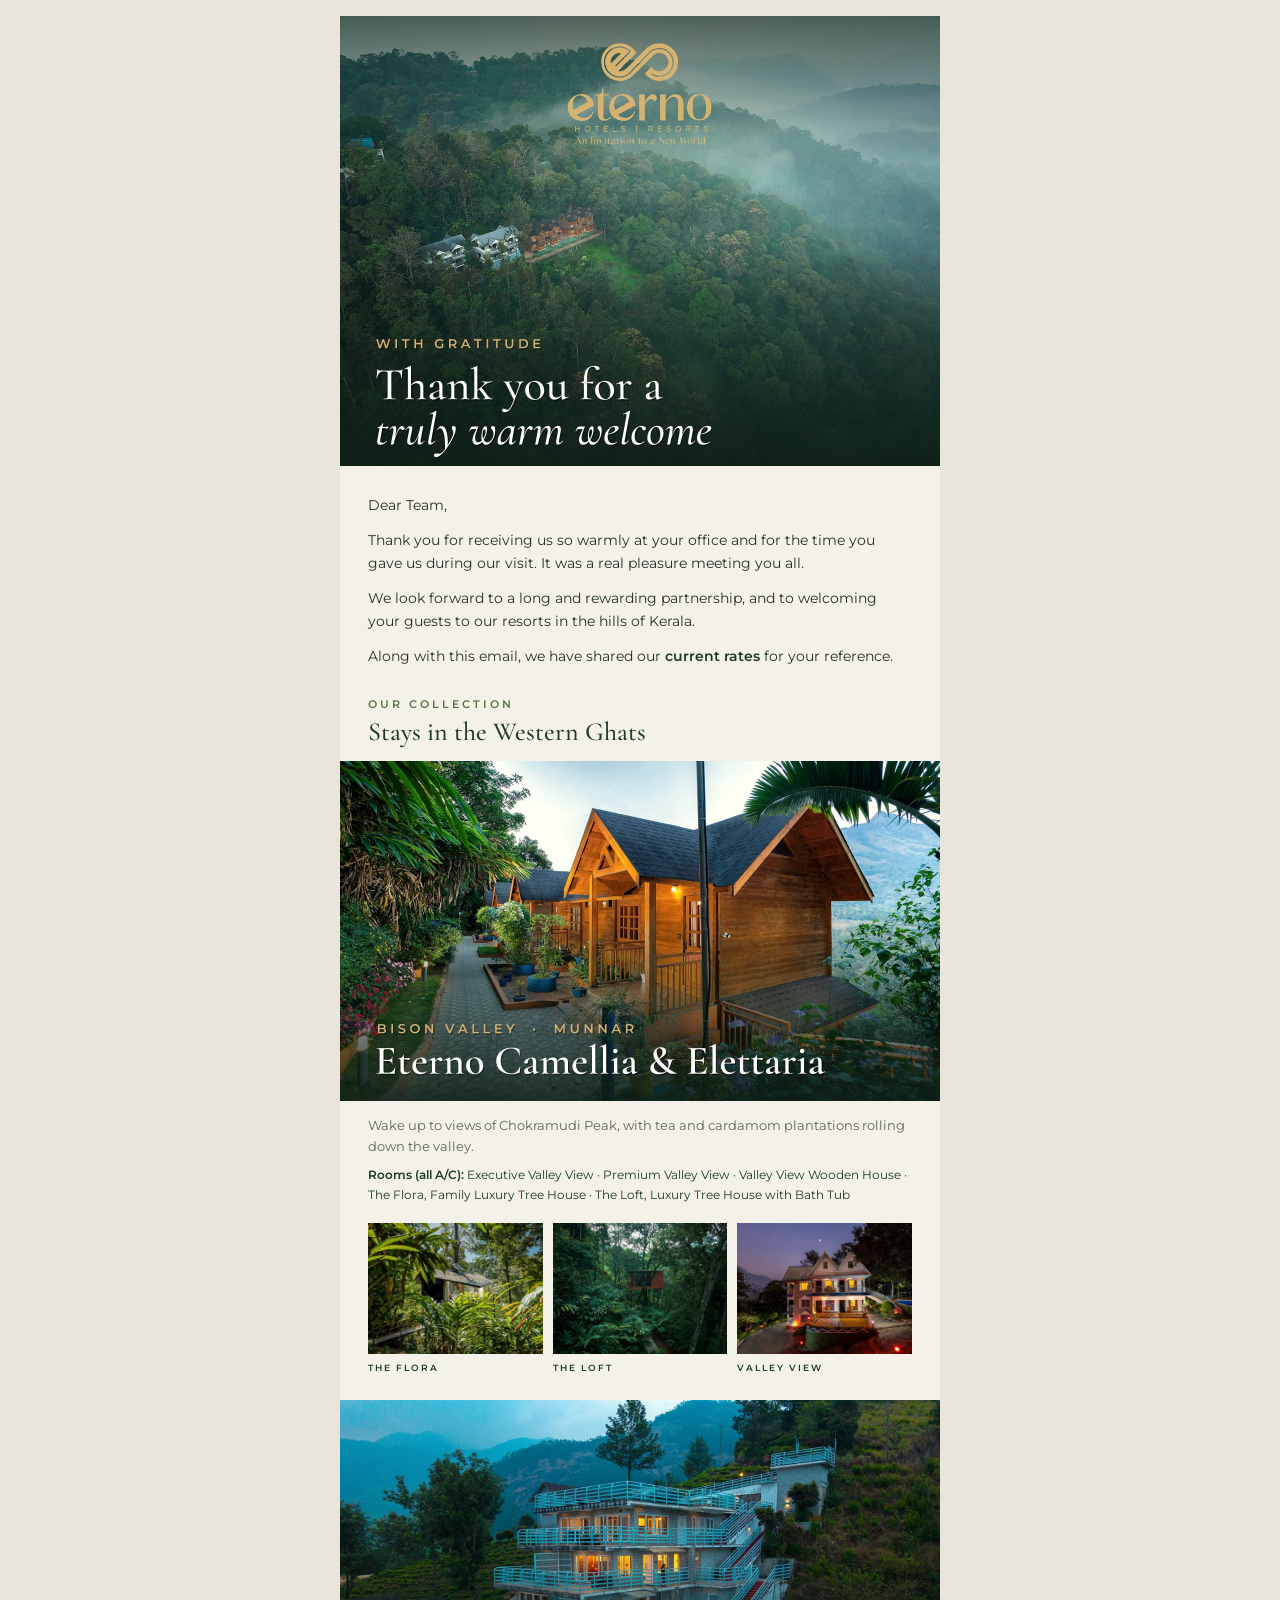
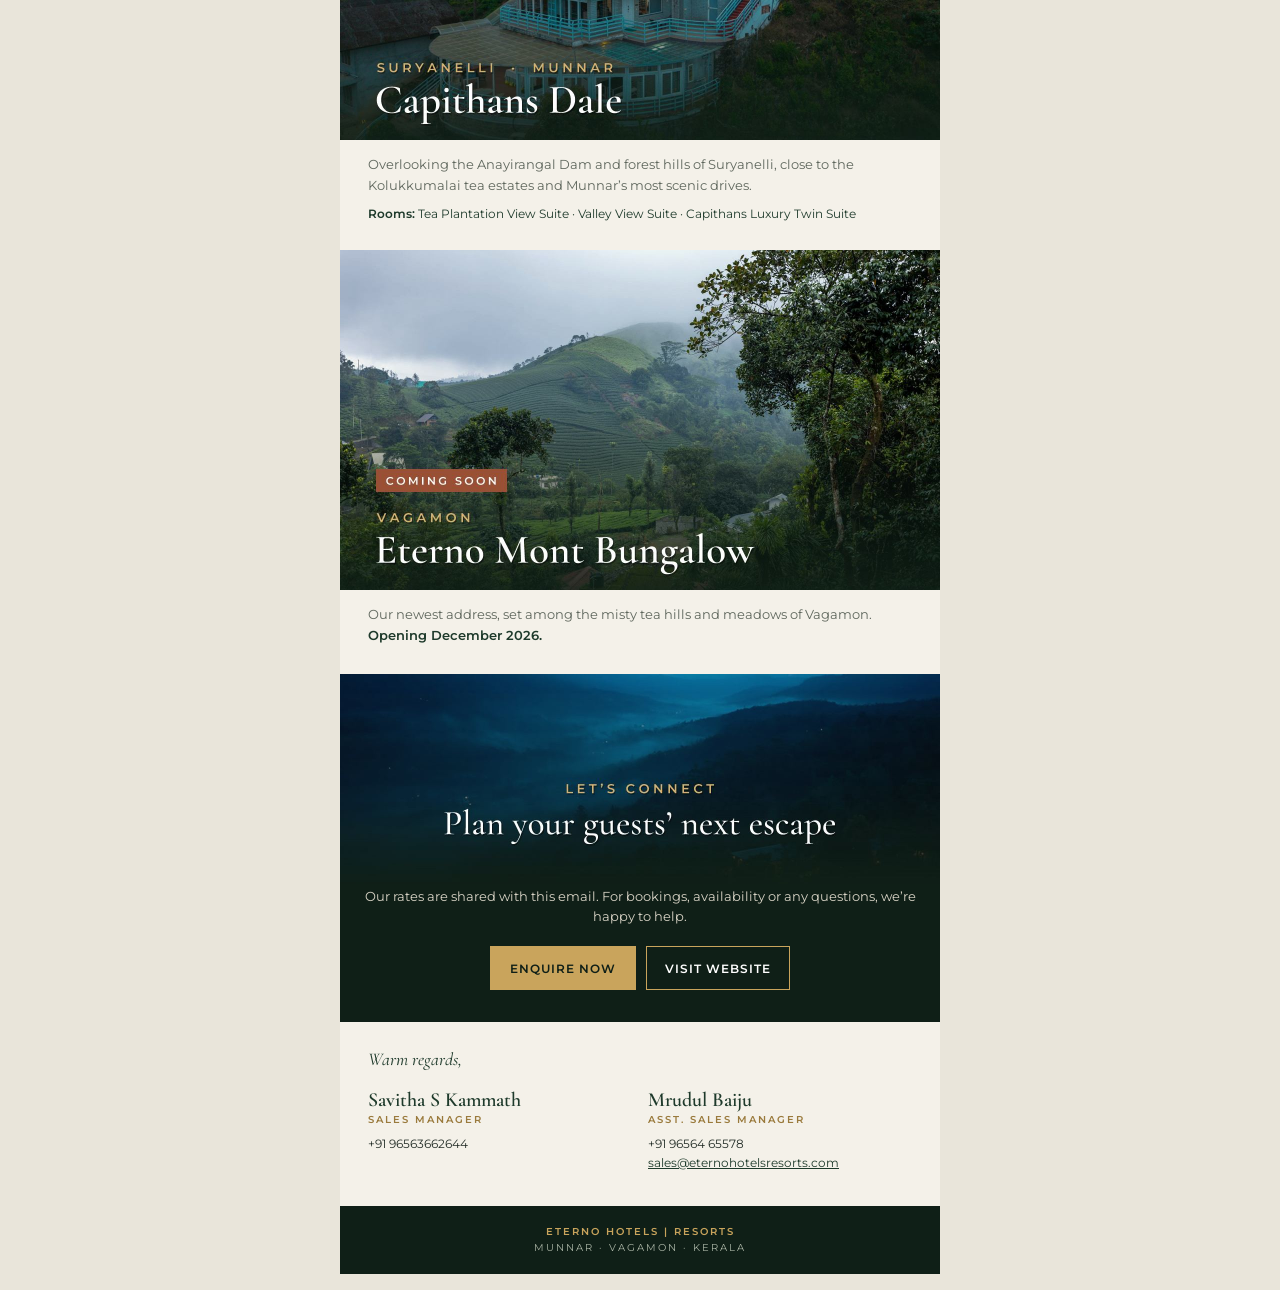
==== commit 1f727d5d: "Vagamon view photo and rates note" ====
--- a/email.html
+++ b/email.html
@@ -56,7 +56,8 @@
             <td style="padding:28px 28px 4px; font-family:Montserrat, Arial, Helvetica, sans-serif; font-size:14px; line-height:23px; color:#26302a;">
               <p style="margin:0 0 12px;">Dear Team,</p>
               <p style="margin:0 0 12px;">Thank you for receiving us so warmly at your office and for the time you gave us during our visit. It was a real pleasure meeting you all.</p>
-              <p style="margin:0;">We look forward to a long and rewarding partnership, and to welcoming your guests to our resorts in the hills of Kerala.</p>
+              <p style="margin:0 0 12px;">We look forward to a long and rewarding partnership, and to welcoming your guests to our resorts in the hills of Kerala.</p>
+              <p style="margin:0;">Along with this email, we have shared our <strong style="font-weight:600; color:#1e3a2b;">current rates</strong> for your reference.</p>
             </td>
           </tr>
 
@@ -123,7 +124,7 @@
           </tr>
           <tr>
             <td style="padding:14px 28px 28px; font-family:Montserrat, Arial, Helvetica, sans-serif; font-size:13px; line-height:21px; color:#5f675d;">
-              <p style="margin:0;">Our newest address, set among the misty meadows and pine hills of Vagamon. <strong style="font-weight:600; color:#1e3a2b;">Opening December 2026.</strong></p>
+              <p style="margin:0;">Our newest address, set among the misty tea hills and meadows of Vagamon. <strong style="font-weight:600; color:#1e3a2b;">Opening December 2026.</strong></p>
             </td>
           </tr>
 
@@ -135,7 +136,7 @@
           </tr>
           <tr>
             <td align="center" bgcolor="#0f1f17" style="background-color:#0f1f17; padding:2px 20px 32px;">
-              <p style="margin:0 0 20px; font-family:Montserrat, Arial, Helvetica, sans-serif; font-size:13px; line-height:20px; color:#d9d4c6;">Our rate sheet is attached. For bookings, availability or any questions, we&rsquo;re happy to help.</p>
+              <p style="margin:0 0 20px; font-family:Montserrat, Arial, Helvetica, sans-serif; font-size:13px; line-height:20px; color:#d9d4c6;">Our rates are shared with this email. For bookings, availability or any questions, we&rsquo;re happy to help.</p>
               <table role="presentation" cellpadding="0" cellspacing="0" border="0" align="center">
                 <tr>
                   <td align="center" bgcolor="#c9a45c" style="background-color:#c9a45c; padding:13px 20px;">
@@ -161,7 +162,7 @@
                 <table role="presentation" width="100%" cellpadding="0" cellspacing="0" border="0"><tr><td style="padding:8px; text-align:left; font-family:Montserrat, Arial, Helvetica, sans-serif; font-size:12px; line-height:19px; color:#5f675d;">
                   <p style="margin:0; font-family:'Cormorant Garamond', Georgia, serif; font-size:20px; line-height:24px; font-weight:600; color:#1e3a2b;">Savitha S Kammath</p>
                   <p style="margin:0 0 6px; font-size:10px; line-height:16px; letter-spacing:2px; font-weight:600; color:#9a7a3c;">SALES MANAGER</p>
-                  <p style="margin:0;"><a href="tel:+9196563662644" style="color:#26302a; text-decoration:none;">+91 96563662644</a></p>
+                  <p style="margin:0; color:#26302a;">+91 96563662644</p>
                 </td></tr></table>
               </div>
               <!--[if mso]></td><td width="280" valign="top"><![endif]-->
@@ -169,7 +170,7 @@
                 <table role="presentation" width="100%" cellpadding="0" cellspacing="0" border="0"><tr><td style="padding:8px; text-align:left; font-family:Montserrat, Arial, Helvetica, sans-serif; font-size:12px; line-height:19px; color:#5f675d;">
                   <p style="margin:0; font-family:'Cormorant Garamond', Georgia, serif; font-size:20px; line-height:24px; font-weight:600; color:#1e3a2b;">Mrudul Baiju</p>
                   <p style="margin:0 0 6px; font-size:10px; line-height:16px; letter-spacing:2px; font-weight:600; color:#9a7a3c;">ASST. SALES MANAGER</p>
-                  <p style="margin:0;"><a href="tel:+919656465578" style="color:#26302a; text-decoration:none;">+91 96564 65578</a></p>
+                  <p style="margin:0; color:#26302a;">+91 96564 65578</p>
                   <p style="margin:0;"><a href="mailto:sales@eternohotelsresorts.com" style="color:#1e3a2b; text-decoration:underline;">sales@eternohotelsresorts.com</a></p>
                 </td></tr></table>
               </div>
